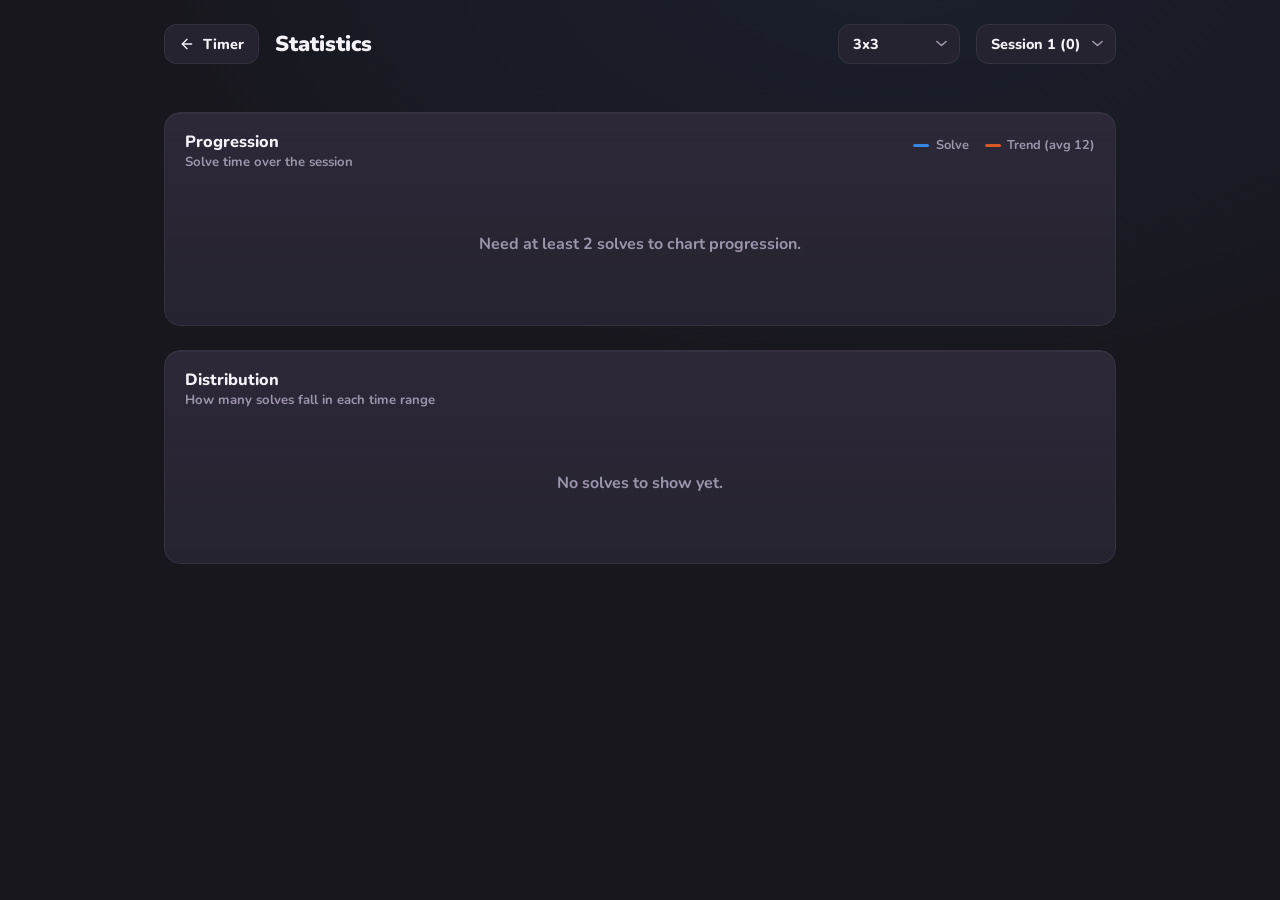
==== stats.html @ f80381f3 "Add stats page, manual time entry, and bare refresh icon - New Statistics page (stats.html/css/js) w" ====
<!DOCTYPE html>
<html lang="en">
<head>
  <meta charset="UTF-8" />
  <meta name="viewport" content="width=device-width, initial-scale=1.0" />
  <meta name="theme-color" content="#18171e" />
  <title>Cube Timer · Stats</title>
  <link rel="icon" href="data:image/svg+xml,%3Csvg xmlns='http://www.w3.org/2000/svg' viewBox='0 0 32 32'%3E%3Crect width='32' height='32' rx='7' fill='%2318171e'/%3E%3Crect x='6' y='6' width='8.5' height='8.5' rx='2' fill='%23e5463b'/%3E%3Crect x='17.5' y='6' width='8.5' height='8.5' rx='2' fill='%2318b45f'/%3E%3Crect x='6' y='17.5' width='8.5' height='8.5' rx='2' fill='%232b7fff'/%3E%3Crect x='17.5' y='17.5' width='8.5' height='8.5' rx='2' fill='%23ffd21a'/%3E%3C/svg%3E" />
  <link rel="preconnect" href="https://fonts.googleapis.com" />
  <link rel="preconnect" href="https://fonts.gstatic.com" crossorigin />
  <link href="https://fonts.googleapis.com/css2?family=Nunito:wght@400;600;700;800;900&display=swap" rel="stylesheet" />
  <link rel="stylesheet" href="stats.css?v=1" />
</head>
<body>
  <div class="wrap">
    <header class="page-head">
      <a class="back-link" href="index.html">
        <svg viewBox="0 0 24 24" fill="none" stroke-width="2" stroke-linecap="round" stroke-linejoin="round"><path d="M19 12H5"/><path d="M12 19l-7-7 7-7"/></svg>
        Timer
      </a>
      <h1>Statistics</h1>
      <select class="head-select" id="puzzle-select" aria-label="Puzzle"></select>
      <select class="head-select" id="session-select" aria-label="Session"></select>
    </header>

    <section class="kpis" id="kpis"></section>

    <figure class="chart" id="prog-chart">
      <div class="chart-head">
        <div>
          <div class="chart-title">Progression</div>
          <div class="chart-sub">Solve time over the session</div>
        </div>
        <div class="legend">
          <span class="legend-item"><span class="legend-key" style="background:var(--series-1)"></span>Solve</span>
          <span class="legend-item"><span class="legend-key" style="background:var(--series-2)"></span>Trend (avg 12)</span>
        </div>
      </div>
      <div class="plot" id="prog-plot"></div>
    </figure>

    <figure class="chart" id="dist-chart">
      <div class="chart-head">
        <div>
          <div class="chart-title">Distribution</div>
          <div class="chart-sub">How many solves fall in each time range</div>
        </div>
      </div>
      <div class="plot" id="dist-plot"></div>
    </figure>
  </div>

  <script src="stats.js?v=1"></script>
</body>
</html>
---- stats.css ----
:root {
  --bg: #18171e;
  --panel: #201e29;
  --card: #262330;
  --card-2: #2c2838;
  --border: #35313f;
  --border-strong: #4a4557;
  --fg: #f4f2f7;
  --muted: #9c95ab;
  --ready: #26d366;

  /* chart ink / chrome */
  --grid: rgba(255, 255, 255, 0.06);
  --axis: rgba(255, 255, 255, 0.16);
  /* CVD-safe series pair (blue + orange) */
  --series-1: #3987e5;
  --series-2: #d95926;
}

* { box-sizing: border-box; margin: 0; padding: 0; }

html, body { min-height: 100%; }

body {
  background:
    radial-gradient(1100px 620px at 70% -5%, rgba(57, 135, 229, 0.08), transparent 68%),
    var(--bg);
  color: var(--fg);
  font-family: "Nunito", -apple-system, BlinkMacSystemFont, "Segoe UI", Roboto, sans-serif;
  font-weight: 600;
  -webkit-font-smoothing: antialiased;
  min-height: 100vh;
}

.wrap {
  max-width: 1000px;
  margin: 0 auto;
  padding: 1.5rem 1.5rem 3rem;
}

/* Header */
.page-head {
  display: flex;
  align-items: center;
  gap: 1rem;
  flex-wrap: wrap;
  margin-bottom: 1.5rem;
}

.back-link {
  display: inline-flex;
  align-items: center;
  gap: 0.45rem;
  text-decoration: none;
  color: var(--fg);
  background: var(--card);
  border: 1px solid var(--border);
  border-radius: 12px;
  padding: 0.55rem 0.9rem;
  font-size: 0.9rem;
  font-weight: 800;
  transition: border-color 0.15s ease, background 0.15s ease;
}

.back-link:hover { border-color: var(--border-strong); background: var(--card-2); }
.back-link svg { width: 16px; height: 16px; stroke: currentColor; }

.page-head h1 {
  font-size: 1.35rem;
  font-weight: 900;
  margin-right: auto;
}

.head-select {
  appearance: none;
  -webkit-appearance: none;
  background-color: var(--card);
  color: var(--fg);
  border: 1px solid var(--border);
  border-radius: 12px;
  padding: 0.55rem 2.1rem 0.55rem 0.9rem;
  font-size: 0.9rem;
  font-weight: 800;
  font-family: inherit;
  cursor: pointer;
  max-width: 46vw;
  text-overflow: ellipsis;
  background-image: url("data:image/svg+xml;utf8,<svg xmlns='http://www.w3.org/2000/svg' viewBox='0 0 12 8' fill='none' stroke='%239c95ab' stroke-width='1.8' stroke-linecap='round' stroke-linejoin='round'><path d='M1 1.75 6 6.25 11 1.75'/></svg>");
  background-repeat: no-repeat;
  background-position: right 0.75rem center;
  background-size: 0.68rem;
}

.head-select:hover { border-color: var(--border-strong); }
.head-select option { background: var(--panel); }

/* KPI row */
.kpis {
  display: grid;
  grid-template-columns: repeat(auto-fit, minmax(130px, 1fr));
  gap: 0.9rem;
  margin-bottom: 1.5rem;
}

.kpi {
  background: linear-gradient(180deg, var(--card-2), var(--card));
  border: 1px solid var(--border);
  border-radius: 14px;
  padding: 0.9rem 1.05rem;
  box-shadow: inset 0 1px 0 rgba(255, 255, 255, 0.05);
}

.kpi-label {
  color: var(--muted);
  font-size: 0.68rem;
  font-weight: 800;
  text-transform: uppercase;
  letter-spacing: 0.1em;
}

.kpi-value {
  margin-top: 0.35rem;
  font-size: 1.6rem;
  font-weight: 800;
}

.kpi-value.accent { color: var(--ready); }

/* Chart figures */
.chart {
  background: linear-gradient(180deg, var(--card-2), var(--card));
  border: 1px solid var(--border);
  border-radius: 16px;
  padding: 1.15rem 1.25rem 1.35rem;
  margin-bottom: 1.5rem;
  box-shadow: inset 0 1px 0 rgba(255, 255, 255, 0.04);
}

.chart-head {
  display: flex;
  align-items: baseline;
  justify-content: space-between;
  gap: 1rem;
  margin-bottom: 0.9rem;
  flex-wrap: wrap;
}

.chart-title {
  font-size: 1.02rem;
  font-weight: 800;
}

.chart-sub {
  color: var(--muted);
  font-size: 0.82rem;
  font-weight: 700;
}

.legend {
  display: flex;
  gap: 1rem;
  align-items: center;
}

.legend-item {
  display: inline-flex;
  align-items: center;
  gap: 0.4rem;
  color: var(--muted);
  font-size: 0.8rem;
  font-weight: 700;
}

.legend-key {
  width: 16px;
  height: 3px;
  border-radius: 2px;
}

.plot {
  position: relative;
  width: 100%;
}

.plot svg { display: block; width: 100%; height: auto; }

.plot text { font-family: inherit; }

/* Tooltip */
.tooltip {
  position: absolute;
  pointer-events: none;
  background: #0d0b12;
  border: 1px solid var(--border-strong);
  border-radius: 9px;
  padding: 0.45rem 0.6rem;
  font-size: 0.78rem;
  font-weight: 700;
  line-height: 1.4;
  color: var(--fg);
  white-space: nowrap;
  transform: translate(-50%, -115%);
  opacity: 0;
  transition: opacity 0.1s ease;
  z-index: 5;
  box-shadow: 0 8px 20px rgba(0, 0, 0, 0.45);
}

.tooltip .t-muted { color: var(--muted); font-weight: 700; }

.empty {
  color: var(--muted);
  text-align: center;
  padding: 3rem 1rem;
  font-size: 1rem;
  font-weight: 700;
}
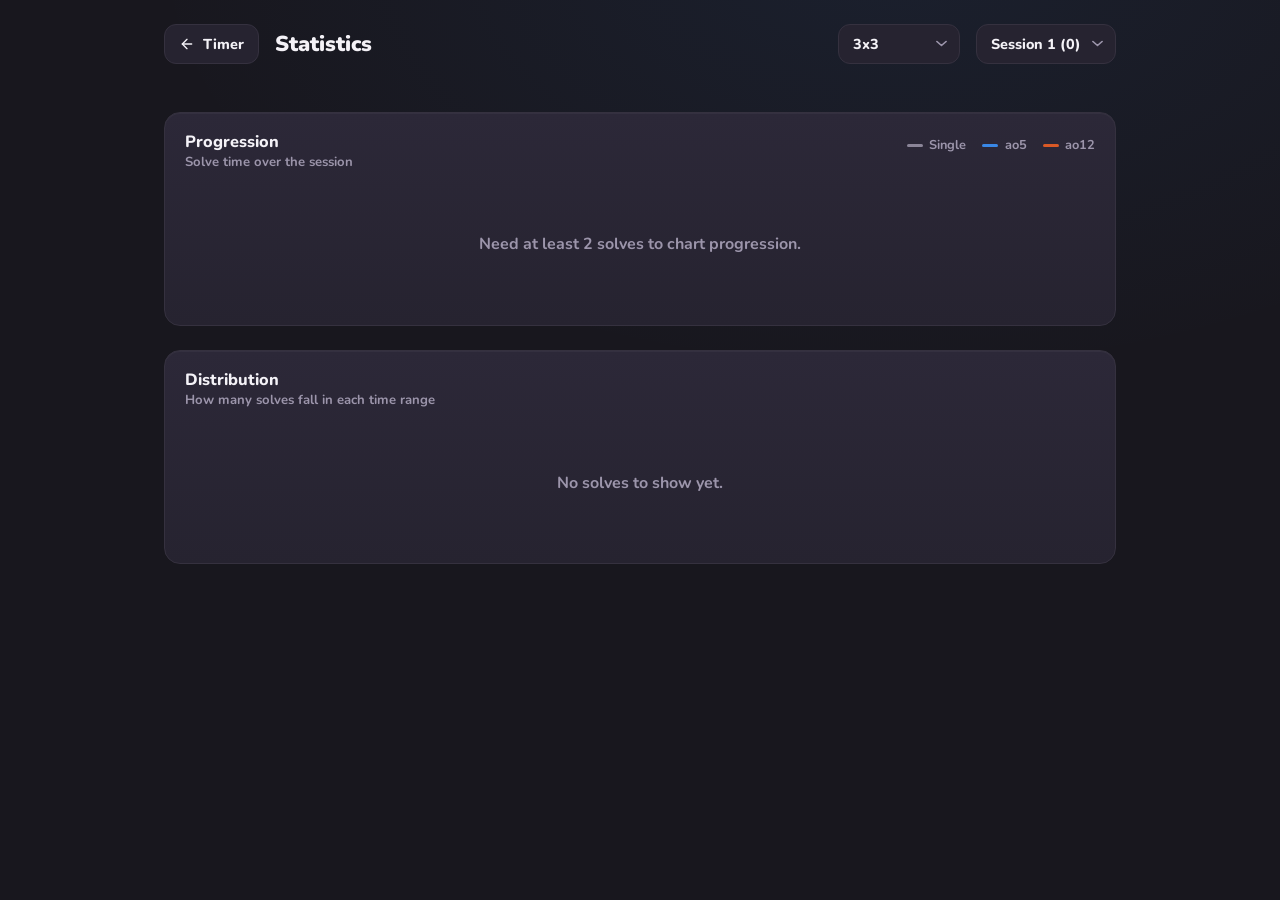
==== commit 4997e8a5: "Stats: ao5/ao12 progression lines; bigger edge-to-edge stat boxes - Progression chart now plots WCA " ====
--- a/stats.html
+++ b/stats.html
@@ -9,7 +9,7 @@
   <link rel="preconnect" href="https://fonts.googleapis.com" />
   <link rel="preconnect" href="https://fonts.gstatic.com" crossorigin />
   <link href="https://fonts.googleapis.com/css2?family=Nunito:wght@400;600;700;800;900&display=swap" rel="stylesheet" />
-  <link rel="stylesheet" href="stats.css?v=1" />
+  <link rel="stylesheet" href="stats.css?v=2" />
 </head>
 <body>
   <div class="wrap">
@@ -32,8 +32,9 @@
           <div class="chart-sub">Solve time over the session</div>
         </div>
         <div class="legend">
-          <span class="legend-item"><span class="legend-key" style="background:var(--series-1)"></span>Solve</span>
-          <span class="legend-item"><span class="legend-key" style="background:var(--series-2)"></span>Trend (avg 12)</span>
+          <span class="legend-item"><span class="legend-key" style="background:var(--single)"></span>Single</span>
+          <span class="legend-item"><span class="legend-key" style="background:var(--series-1)"></span>ao5</span>
+          <span class="legend-item"><span class="legend-key" style="background:var(--series-2)"></span>ao12</span>
         </div>
       </div>
       <div class="plot" id="prog-plot"></div>
@@ -50,6 +51,6 @@
     </figure>
   </div>
 
-  <script src="stats.js?v=1"></script>
+  <script src="stats.js?v=2"></script>
 </body>
 </html>
--- a/stats.css
+++ b/stats.css
@@ -15,6 +15,8 @@
   /* CVD-safe series pair (blue + orange) */
   --series-1: #3987e5;
   --series-2: #d95926;
+  /* recessive neutral for the raw single-solve reference line */
+  --single: #8b8598;
 }
 
 * { box-sizing: border-box; margin: 0; padding: 0; }
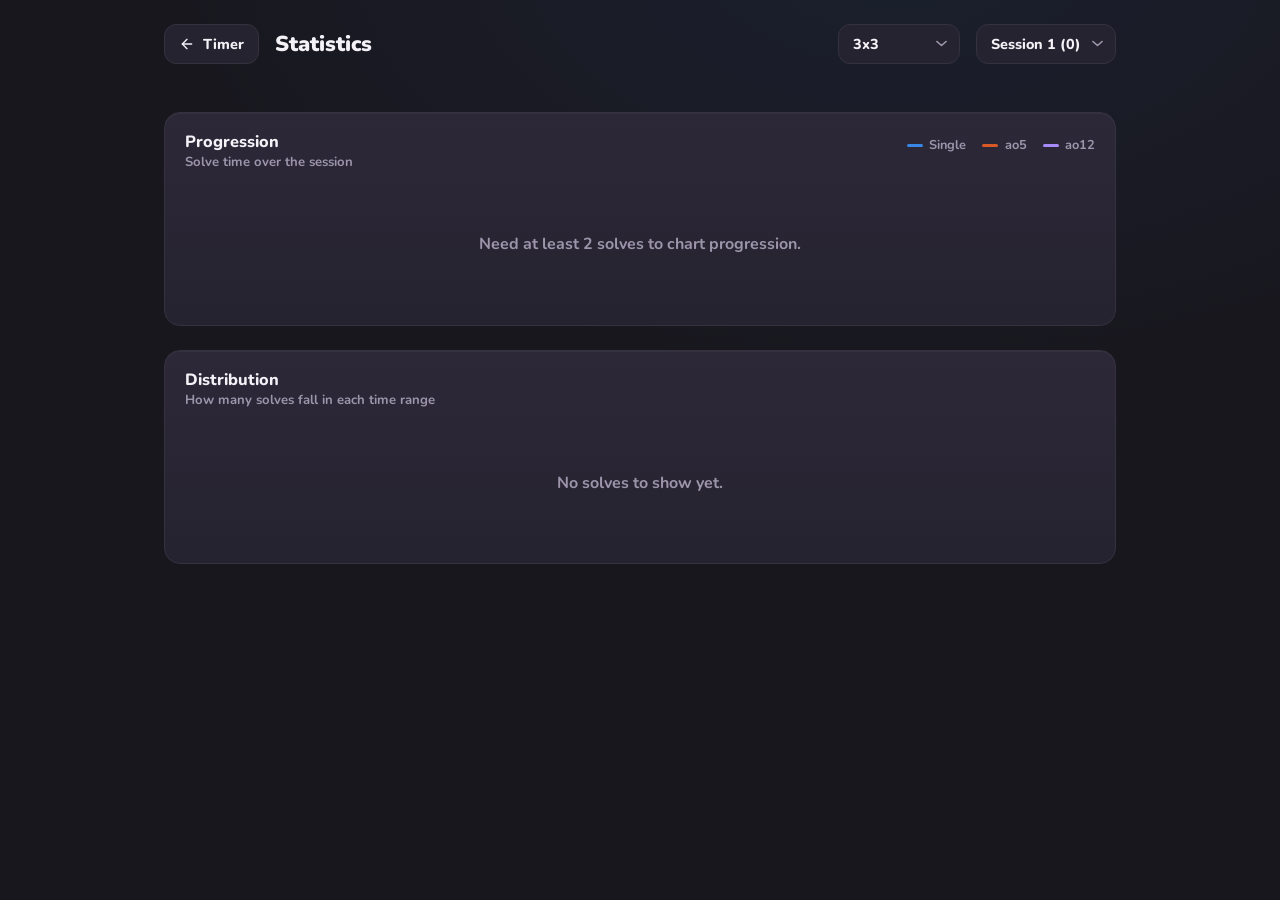
==== commit cfb72ebc: "Stats chart: restore prominent single line + 3-series; flush stat boxes - Single-solve line is the p" ====
--- a/stats.html
+++ b/stats.html
@@ -9,7 +9,7 @@
   <link rel="preconnect" href="https://fonts.googleapis.com" />
   <link rel="preconnect" href="https://fonts.gstatic.com" crossorigin />
   <link href="https://fonts.googleapis.com/css2?family=Nunito:wght@400;600;700;800;900&display=swap" rel="stylesheet" />
-  <link rel="stylesheet" href="stats.css?v=2" />
+  <link rel="stylesheet" href="stats.css?v=3" />
 </head>
 <body>
   <div class="wrap">
@@ -32,9 +32,9 @@
           <div class="chart-sub">Solve time over the session</div>
         </div>
         <div class="legend">
-          <span class="legend-item"><span class="legend-key" style="background:var(--single)"></span>Single</span>
-          <span class="legend-item"><span class="legend-key" style="background:var(--series-1)"></span>ao5</span>
-          <span class="legend-item"><span class="legend-key" style="background:var(--series-2)"></span>ao12</span>
+          <span class="legend-item"><span class="legend-key" style="background:var(--series-1)"></span>Single</span>
+          <span class="legend-item"><span class="legend-key" style="background:var(--series-2)"></span>ao5</span>
+          <span class="legend-item"><span class="legend-key" style="background:var(--series-3)"></span>ao12</span>
         </div>
       </div>
       <div class="plot" id="prog-plot"></div>
@@ -51,6 +51,6 @@
     </figure>
   </div>
 
-  <script src="stats.js?v=2"></script>
+  <script src="stats.js?v=3"></script>
 </body>
 </html>
--- a/stats.css
+++ b/stats.css
@@ -12,11 +12,10 @@
   /* chart ink / chrome */
   --grid: rgba(255, 255, 255, 0.06);
   --axis: rgba(255, 255, 255, 0.16);
-  /* CVD-safe series pair (blue + orange) */
+  /* CVD-safe series set: single (blue) / ao5 (orange) / ao12 (violet) */
   --series-1: #3987e5;
   --series-2: #d95926;
-  /* recessive neutral for the raw single-solve reference line */
-  --single: #8b8598;
+  --series-3: #a78bfa;
 }
 
 * { box-sizing: border-box; margin: 0; padding: 0; }
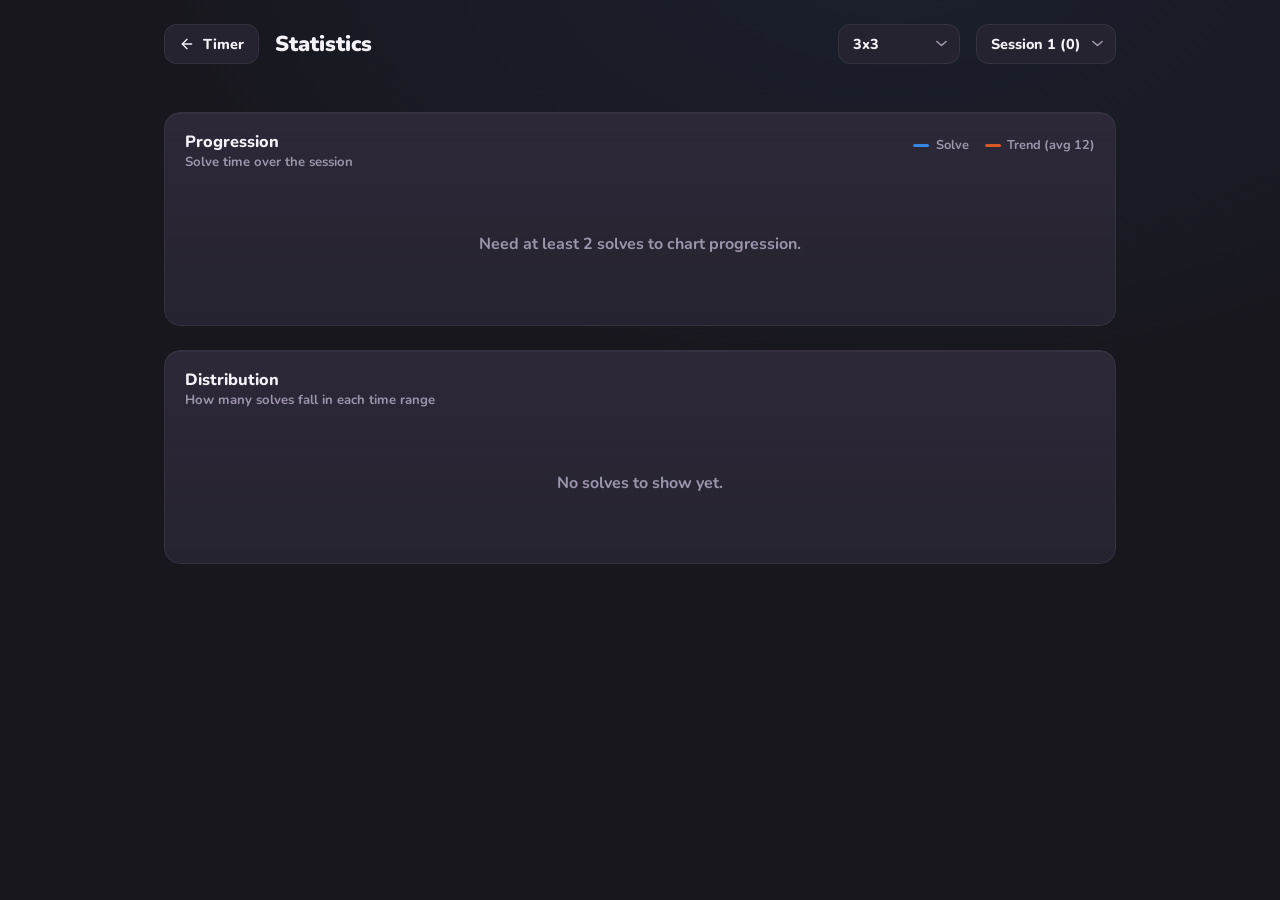
==== commit 249fe469: "Revert progression chart to single + avg-12 trend (drop ao5/ao12 lines) Co-Authored-By: Claude Opus " ====
--- a/stats.html
+++ b/stats.html
@@ -9,7 +9,7 @@
   <link rel="preconnect" href="https://fonts.googleapis.com" />
   <link rel="preconnect" href="https://fonts.gstatic.com" crossorigin />
   <link href="https://fonts.googleapis.com/css2?family=Nunito:wght@400;600;700;800;900&display=swap" rel="stylesheet" />
-  <link rel="stylesheet" href="stats.css?v=3" />
+  <link rel="stylesheet" href="stats.css?v=4" />
 </head>
 <body>
   <div class="wrap">
@@ -32,9 +32,8 @@
           <div class="chart-sub">Solve time over the session</div>
         </div>
         <div class="legend">
-          <span class="legend-item"><span class="legend-key" style="background:var(--series-1)"></span>Single</span>
-          <span class="legend-item"><span class="legend-key" style="background:var(--series-2)"></span>ao5</span>
-          <span class="legend-item"><span class="legend-key" style="background:var(--series-3)"></span>ao12</span>
+          <span class="legend-item"><span class="legend-key" style="background:var(--series-1)"></span>Solve</span>
+          <span class="legend-item"><span class="legend-key" style="background:var(--series-2)"></span>Trend (avg 12)</span>
         </div>
       </div>
       <div class="plot" id="prog-plot"></div>
@@ -51,6 +50,6 @@
     </figure>
   </div>
 
-  <script src="stats.js?v=3"></script>
+  <script src="stats.js?v=4"></script>
 </body>
 </html>
--- a/stats.css
+++ b/stats.css
@@ -12,10 +12,9 @@
   /* chart ink / chrome */
   --grid: rgba(255, 255, 255, 0.06);
   --axis: rgba(255, 255, 255, 0.16);
-  /* CVD-safe series set: single (blue) / ao5 (orange) / ao12 (violet) */
+  /* CVD-safe series pair (blue + orange) */
   --series-1: #3987e5;
   --series-2: #d95926;
-  --series-3: #a78bfa;
 }
 
 * { box-sizing: border-box; margin: 0; padding: 0; }
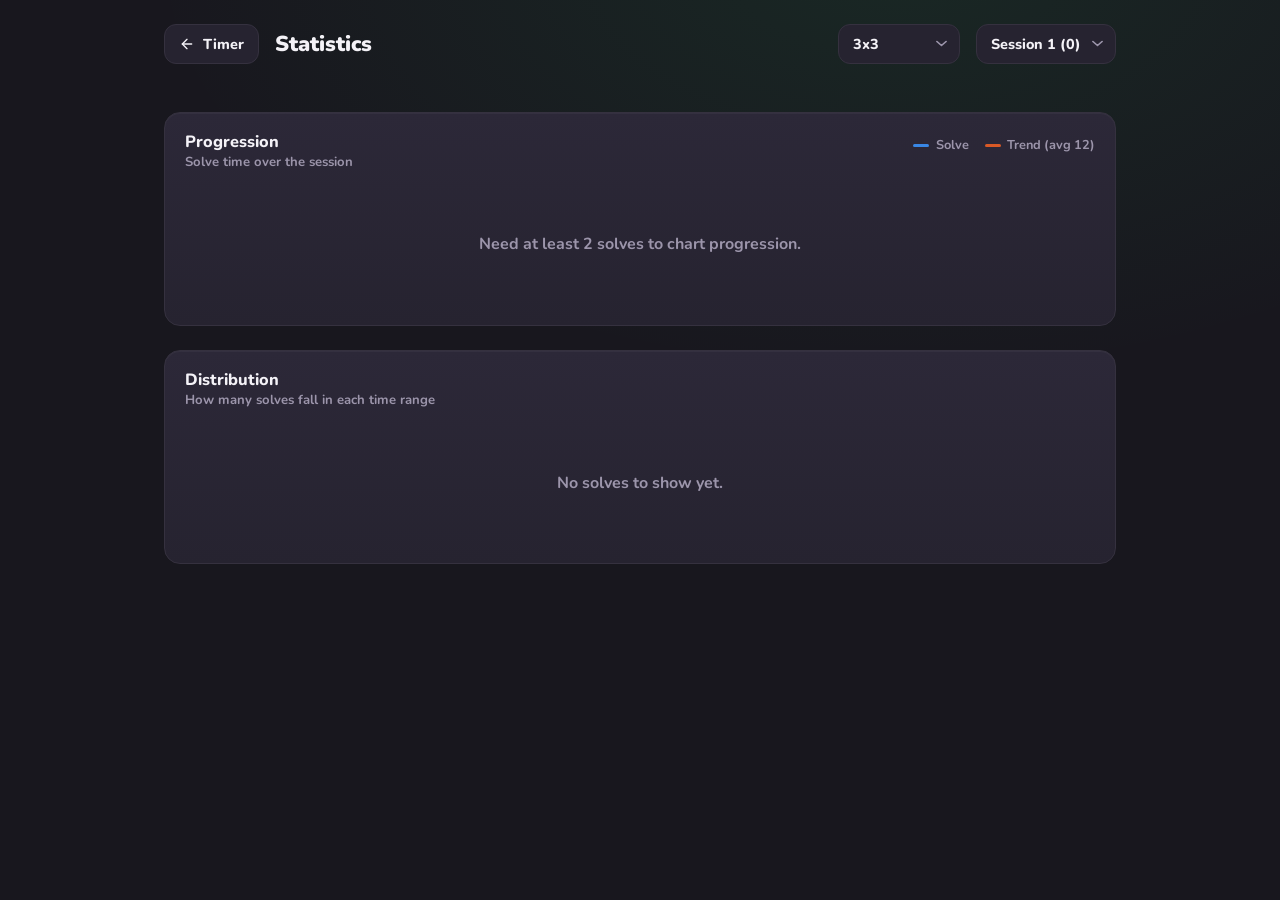
==== commit ee58b57b: "Themes: custom accent color picker + theme the stats page - Add a native color picker for a custom a" ====
--- a/stats.html
+++ b/stats.html
@@ -9,7 +9,7 @@
   <link rel="preconnect" href="https://fonts.googleapis.com" />
   <link rel="preconnect" href="https://fonts.gstatic.com" crossorigin />
   <link href="https://fonts.googleapis.com/css2?family=Nunito:wght@400;600;700;800;900&display=swap" rel="stylesheet" />
-  <link rel="stylesheet" href="stats.css?v=4" />
+  <link rel="stylesheet" href="stats.css?v=5" />
 </head>
 <body>
   <div class="wrap">
@@ -50,6 +50,6 @@
     </figure>
   </div>
 
-  <script src="stats.js?v=4"></script>
+  <script src="stats.js?v=5"></script>
 </body>
 </html>
--- a/stats.css
+++ b/stats.css
@@ -17,13 +17,40 @@
   --series-2: #d95926;
 }
 
+/* ---------- Surfaces (shared with the timer page via data-surface) ---------- */
+[data-surface="slate"] {
+  --bg: #0f151c; --panel: #172230; --card: #1d2a3a; --card-2: #223245;
+  --border: #2c3f56; --border-strong: #3d5470; --fg: #eef4fb; --muted: #8fa3bb;
+}
+[data-surface="warm"] {
+  --bg: #17130d; --panel: #241d13; --card: #2d2418; --card-2: #362b1d;
+  --border: #443626; --border-strong: #5f4c34; --fg: #f8f0e6; --muted: #b8a488;
+}
+[data-surface="midnight"] {
+  --bg: #0b0d12; --panel: #12151d; --card: #171b25; --card-2: #1c212d;
+  --border: #262c3a; --border-strong: #38404f; --fg: #eef1f7; --muted: #8b93a5;
+}
+[data-surface="light"] {
+  --bg: #eceef2; --panel: #f7f8fa; --card: #ffffff; --card-2: #fbfcfd;
+  --border: #dee1e7; --border-strong: #c2c7d0; --fg: #1b1d24; --muted: #6b7280;
+  --grid: rgba(0, 0, 0, 0.08);
+  --axis: rgba(0, 0, 0, 0.22);
+}
+
+/* ---------- Accents (shared via data-accent) ---------- */
+[data-accent="blue"]   { --ready: #38bdf8; }
+[data-accent="violet"] { --ready: #a78bfa; }
+[data-accent="rose"]   { --ready: #fb6f92; }
+[data-accent="amber"]  { --ready: #ff9f43; }
+[data-accent="teal"]   { --ready: #2dd4bf; }
+
 * { box-sizing: border-box; margin: 0; padding: 0; }
 
 html, body { min-height: 100%; }
 
 body {
   background:
-    radial-gradient(1100px 620px at 70% -5%, rgba(57, 135, 229, 0.08), transparent 68%),
+    radial-gradient(1100px 620px at 70% -5%, color-mix(in srgb, var(--ready) 9%, transparent), transparent 68%),
     var(--bg);
   color: var(--fg);
   font-family: "Nunito", -apple-system, BlinkMacSystemFont, "Segoe UI", Roboto, sans-serif;
